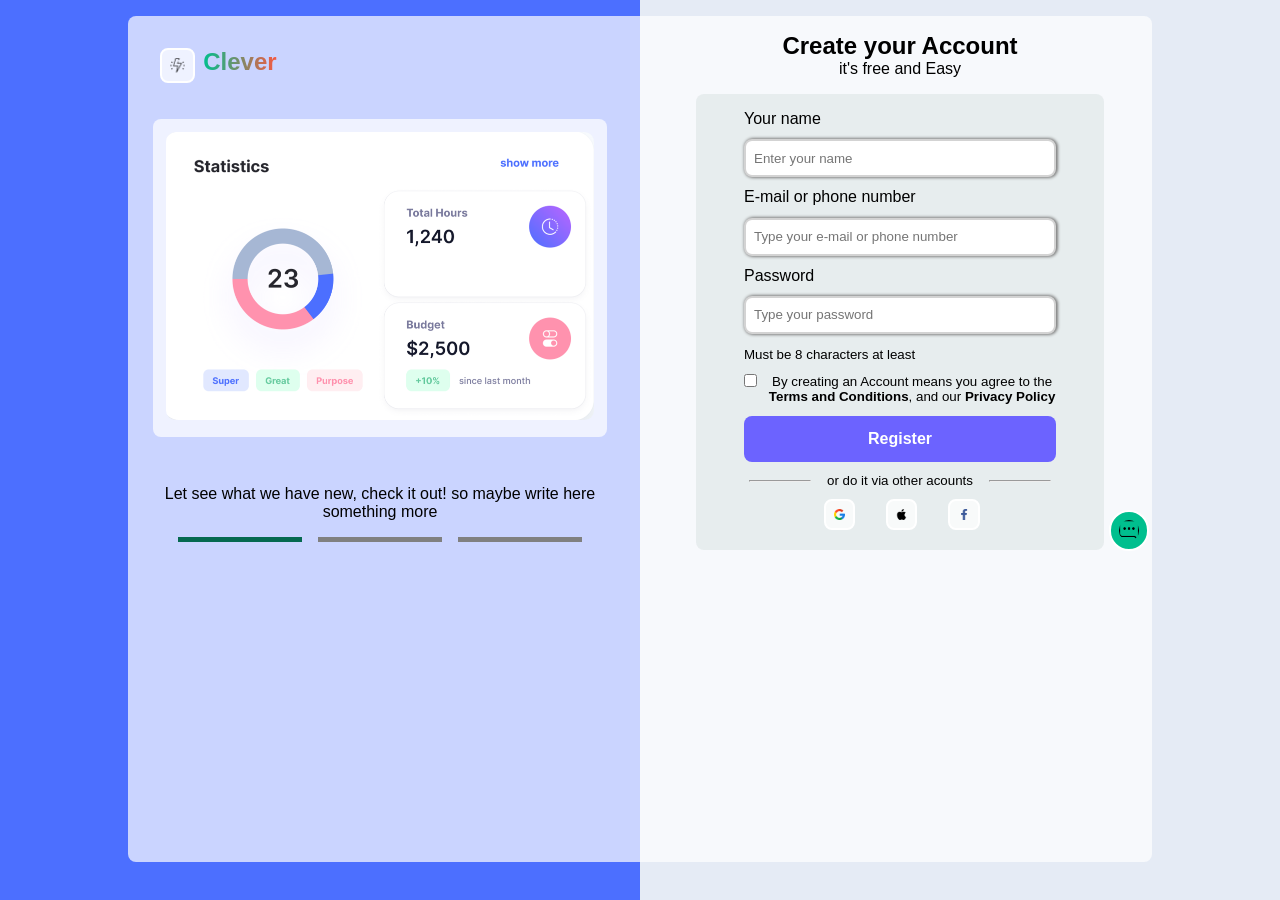
==== index.html @ a105ef7a "Add files via upload Completed" ====
<!DOCTYPE html>
<html lang="en">
<head>
    <meta charset="UTF-8">
    <meta http-equiv="X-UA-Compatible" content="IE=edge">
    <meta name="viewport" content="width=device-width, initial-scale=1.0">
    <title>Klab</title>
    <link rel="stylesheet" href="css/style.css">
</head>
<body>

    <div class="container main-container">
        <div class="data-left">
            <div class="clever">
                <i> <img src="image/flash.png" alt=""> </i>
                <h2>Clever</h2>
            </div>
            <!-- <div class="main-circle">
                <div class="circle-1">
                    <div class="circle-2">
                    </div>
                </div>
            </div> -->
             <div class="stat-container">
                <img src="image/image.png" alt="" width="100%" style="border-radius: 0.6rem;">
                <!-- <div class="static">
                    <div class="data">
                        <h2>Statistics</h2>
                        <h3>Show more</h3>
                    </div>
                    <div class="cards">
                        <div class="card-left">
                            <div class="image">
                                <img src="image/sms.jpg" alt="progress">
                            </div>
                            <div class="menuz">
                                <button>supper</button>
                                <button>greate</button>
                                <button>purpose</button>
                            </div>

                        </div>
                        <div class="card-right">
                            <div class="uper">
                            <div class="uperData">
                                <small>Total Hours</small>
                                <h4>1,240</h4>
                            </div>
                            <span> <img src="image/sms.png" alt="" width="10%"> </span>
                            </div>
                            <div class="lower">
                            <div class="lowerData">
                                <small>Total Hours</small>
                                <h4>1,240</h4>
                            </div>
                            <span> <img src="image/sms.png" alt="" width="10%"> </span>
                            </div> 
                        </div> 
                    </div>
                </div>-->
            </div> 
            <div class="paragrph">
                <p>Let see what we have new, check it out! so maybe write here  something more</p>
            </div>
            <div class="container bars">
                <div class="bars-1"></div>
                <div class="bars-1"></div>
                <div class="bars-1"></div>
            </div>
        </div>
        <div class="data-right">
            <div class="form-container">
                <h2>Create your Account</h2>
                <p>it's free and Easy</p>
                <div class="form">
                    <form action="">
                        <label>Your name</label>
                        <input type="text" name="name" placeholder="Enter your name">
                        <label>E-mail or phone number</label>
                        <input type="text" name="name" placeholder="Type your e-mail or phone number">
                        <label>Password</label>
                        <input type="password" name="name" placeholder="Type your password">
                        <label><small>Must be 8 characters at least</small></label>
                        <div class="checkbox">
                            <input type="checkbox" name="check" class="box">
                            <p>By creating an Account means you agree to the <b>Terms and Conditions</b>, and our <b>Privacy Policy</b> </p>
     
                        </div>
                        
                        <button type="submit" name="register" class="btn">Register</button>
                        <div class="hr"><hr> <p>or do it via other acounts</p> <hr></div>
                    
                    </form>

                    <div class="icons">
                        <i><img src="image/google.png" alt="fff"></i>
                        <i><img src="image/apple-logo.png" alt="fff"></i>
                        <i><img src="image/facebook.png" alt="fff"></i>
                    </div>
                   
                </div>
            </div>
            <div class="msg">
                <i><img src="image/sms.png" alt="fff"></i>
            </div>
        </div>

    </div>
    
</body>
</html>
<script src="product.js"></script>
---- css/style.css ----
*{
    padding: 0;
    margin: 0;
    box-sizing: border-box;
    font-family: 'Segoe UI', Tahoma, Geneva, Verdana, sans-serif;
}
:root{
    --color-primary:#6c63ff;
    --color-success:#00bf8e;
    --color-warning:#f7c94b;
    --color-danger:#f75842;
    --colo-danger-variant:rgba(247,88,66,0.4);
    --color-white:#fff;
    --color-light:rgba(255,255,255,0.7);
    --color-black:#000;
 
    --container-width-lg:80%;
    --container-width-md:90%;
    --container-width-sm:94%;

    --transition: all 400ms ease;
}
html{
    /* background-image: url(../image/background.jpg);
    background-position: center;
    background-repeat: no-repeat; */
    background: linear-gradient(
        to right,
        rgb(76,111,255) 0%,
        rgb(76,111,255) 50%,
        rgb(229,235,245) 50%,
        rgb(229,235,245) 100%
    );
    overflow: hidden;
}
.container{
    width: var(--container-width-lg);
    margin: 0 auto;
}
.main-container{
    background-color: var(--color-light);
    margin: 0 auto;
    margin-top: 1rem;
    border-radius: 0.5rem;
    height: 94vh;
    display: grid;
    grid-template-columns: 1fr 1fr;
    gap: 1rem;
}
.form-container{
    display: flex;
    flex-direction: column;
    padding: 1rem 3rem;
}
.form-container h2, p{
    text-align: center;
}
.form form{
    display: flex;
    flex-direction: column;
    gap: 0.7rem;
}
.form{
    /* width: 90%; */
    margin-top: 1rem;
    display: flex;
    flex-direction: column;
    background-color: #ccd6d65e;
    padding: 1rem 3rem;
    border-radius: 0.5rem;
    gap: 0.7rem;
}
label{
    font-weight: 500;
}
.checkbox{
    display: flex;
    gap: 0.7rem;
    align-items: flex-start;
    align-self: start;
    justify-content: flex-start;
}
.checkbox p{
    font-size: smaller;
}
hr{
    width: 20%;
    height: 0.5px;
}
.hr{
    display: flex;
    flex-direction: row;
    justify-content: center;
    align-items: center;
    gap: 1rem;
}
.hr p{
    font-size: smaller;
}
input[type="text"],input[type="password"]{
    height: 38px;
    border: 2px solid lightgrey;
    border-radius: 0.5rem;
    padding: 0.9rem 0.5rem;
    outline: none;
    box-shadow: 1px 0 3px 1px gray;
}
input[type="checkbox"]{
    padding: 1rem 0.5rem;
}
.icons{
    display: flex;
    align-items: center;
    justify-content: center;
    text-align: center;
    width: 60%;
    position: relative;
    right: -4rem;
    /* font-size: 5rem; */
}
i img{
    width: fit-content;
    object-fit: cover;
    width: 50%;
    background-color: var(--color-light);
    border-radius: 0.5rem;
    padding: 0.5rem;
    border: 2px solid var(--color-white);
}
.msg{
    /* background-color: #000; */
    width: 40%;
    position: relative;
    right: -28.8rem;
    top: -3.5rem;
}
.msg img{
    width: 20%;
    background-color: var(--color-success);
    border-radius: 50%;
    padding: 0.5rem;
    border: 2px solid var(--color-white);
}
.btn{
    background: var(--color-primary);
    border: none;
    line-height: 40px;
    border-radius: 0.5rem;
    cursor: pointer;
    color: var(--color-white);
    font-weight: 600;
    font-size: 1rem;
}
.data-left{
    display: flex;
    flex-direction: column;
}
.clever{
  display: flex;
  gap: 0;
  margin: 2rem;
  /* align-self: flex-start; */
  justify-content: flex-start;
  align-items: flex-start;
  align-content: flex-start;
}
.clever i{
    width: 20%;
}
.clever h2{
    position: relative;
    left: -2.8rem;
    background: linear-gradient(to right, var(--color-success),var(--color-danger));
    -webkit-background-clip: text;
    -webkit-text-fill-color: transparent;
}
.clever img{
    width: 40%;
}

.stat-container{
    margin: 0 auto;
    background-color: var(--color-light);
    width: 90%;
    height: auto;
    /* left: 3rem; */
    border-radius: 0.5rem;
    padding: 0.8rem 0.8rem;
    margin-bottom: 3rem;
    /* margin-top: 3rem; */
}
.stat-container .static{
    /* margin: 0 auto; */
    background-color: var(--color-white);
    width: 100%;
    border-radius: 0.5rem;
}
.data{
    display: flex;
    justify-content: space-between;
    align-items: center;
    padding: 1rem 2rem;
    font-size: smaller;
}
.data h3{
    color: #6c63ff;
}
.cards{
    display: grid;
    grid-template-columns: repeat(2, 1fr);
    padding: 1rem 2rem;
    gap: 2rem;
}
.card-left{
    display: flex;
    flex-direction: column;
}
.menuz{
    display: grid;
    grid-template-columns: 1fr 1fr 1fr;
    gap: 1rem;
}
button{
    border: none;
    outline: none;
    padding: 0.2rem;
    border-radius: 0.5rem;
}
.menuz button:nth-child(1){
    background-color: aqua;
}
.menuz button:nth-child(2){
    background-color: rgb(220, 223, 178);
}
.menuz button:nth-child(3){
    background-color: rgba(101, 151, 151, 0.388);
}
.card-right{
    display: grid;
    gap: 0.7rem;
    /* background-color: #00bf8e; */

}
.uper,.lower{
    display: flex;
    justify-content: space-between;
    background-color: var(--color-white);
    box-shadow: 1px 0 0 2px gray;
    border-radius: 0.5rem;
}
.uper span{
    position: relative;
    right: 0;
}

.bars{
    display: grid;
    grid-template-columns: repeat(3, 1fr);
    gap: 1rem;
    /* margin: 0 auto; */
    margin-top: 1rem;
    
}
.bars-1{
    width: 100%;
    height: 5px;
    background-color: #000;
}
.bars .bars-1:nth-child(1){
    background-color: #056950;
}
.bars .bars-1:nth-child(2){
    background-color: gray;
}
.bars .bars-1:nth-child(3){
    background-color: gray;
}



.container1 {
    top: 30%;
    left: 50%;
    position: absolute;
    text-align: center;
    transform: translate(-50%, -50%);
}


.ui-widgets {
    position: relative;
    display: inline-block;
    width: 10rem;
    height: 10rem;
    border-radius: 9rem;
    margin: 1.5rem;
    border: 1.2rem solid palegreen;
    box-shadow: inset 0 0 7px grey;
    border-left-color: palegreen;
    border-top-color: chartreuse;
    border-right-color: darkgreen;
    border-bottom-color: white;
    text-align: center;
    box-sizing: border-box;
}


.ui-widgets:nth-child(2) {
    border-top-color: chartreuse;
    border-right-color: white;
    border-left-color: palegreen;
    border-bottom-color: white;
}


.ui-widgets .ui-values {
    top: 40px;
    position: absolute;
    left: 10px;
    right: 0;
    font-weight: 700;
    font-size: 2.0rem;

}


.ui-widgets .ui-labels {

    left: 0;
    bottom: -16px;
    text-shadow: 0 0 4px grey;
    color: black;
    position: absolute;
    width: 100%;
    font-size: 16px;
}
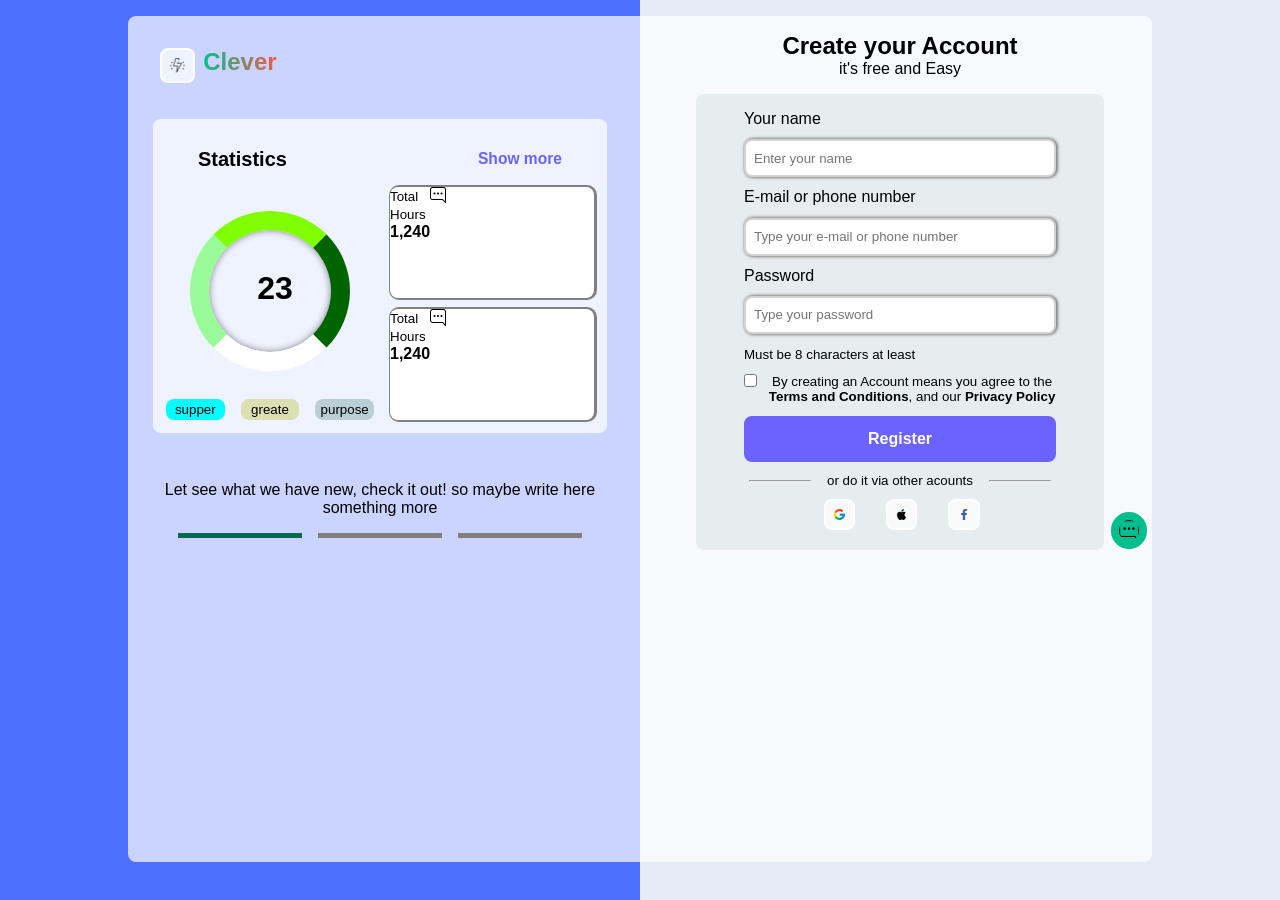
==== commit adb350d8: "Update index.html" ====
--- a/index.html
+++ b/index.html
@@ -15,14 +15,46 @@
                 <i> <img src="image/flash.png" alt=""> </i>
                 <h2>Clever</h2>
             </div>
-            <!-- <div class="main-circle">
-                <div class="circle-1">
-                    <div class="circle-2">
-                    </div>
+     
+             <div class="stat-container">
+                <!-- <img src="image/image.png" alt="" width="100%" style="border-radius: 0.6rem;"> -->
+                <div class="data">
+                    <h2>Statistics</h2>
+                    <h3>Show more</h3>
                 </div>
-            </div> -->
-             <div class="stat-container">
-                <img src="image/image.png" alt="" width="100%" style="border-radius: 0.6rem;">
+                <div class="statics">
+                        <div class="container1">
+                            <div class="ui-widgets">
+                                <div class="ui-values">23</div>
+                                <div class="ui-labels"></div>
+                            </div>
+                            <div class="menuz">
+                                <button>supper</button>
+                                <button>greate</button>
+                                <button>purpose</button>
+                            </div>
+                        </div>
+
+                        <div class="card-right">
+                            <div class="uper">
+                            <div class="uperData">
+                                <small>Total Hours</small>
+                                <h4>1,240</h4>
+                            </div>
+                            <span> <img src="image/sms.png" alt="" width="10%"> </span>
+                            </div>
+                            <div class="lower">
+                            <div class="lowerData">
+                                <small>Total Hours</small>
+                                <h4>1,240</h4>
+                            </div>
+                            <span> <img src="image/sms.png" alt="" width="10%"> </span>
+                            </div> 
+                        </div> 
+
+
+            
+                </div>
                 <!-- <div class="static">
                     <div class="data">
                         <h2>Statistics</h2>
@@ -109,4 +141,4 @@
     
 </body>
 </html>
-<script src="product.js"></script>+<script src="product.js"></script>
--- a/css/style.css
+++ b/css/style.css
@@ -21,9 +21,6 @@
     --transition: all 400ms ease;
 }
 html{
-    /* background-image: url(../image/background.jpg);
-    background-position: center;
-    background-repeat: no-repeat; */
     background: linear-gradient(
         to right,
         rgb(76,111,255) 0%,
@@ -183,7 +180,8 @@
     background-color: var(--color-light);
     width: 90%;
     height: auto;
-    /* left: 3rem; */
+    display: flex;
+    flex-direction: column;
     border-radius: 0.5rem;
     padding: 0.8rem 0.8rem;
     margin-bottom: 3rem;
@@ -279,11 +277,7 @@
 
 
 .container1 {
-    top: 30%;
-    left: 50%;
-    position: absolute;
-    text-align: center;
-    transform: translate(-50%, -50%);
+    /* background-color: #00bf8e; */
 }
 
 
@@ -333,4 +327,11 @@
     position: absolute;
     width: 100%;
     font-size: 16px;
-}+}
+
+
+.statics{
+    display: grid;
+    grid-template-columns: repeat(2,1fr);
+    gap: 1rem;
+}
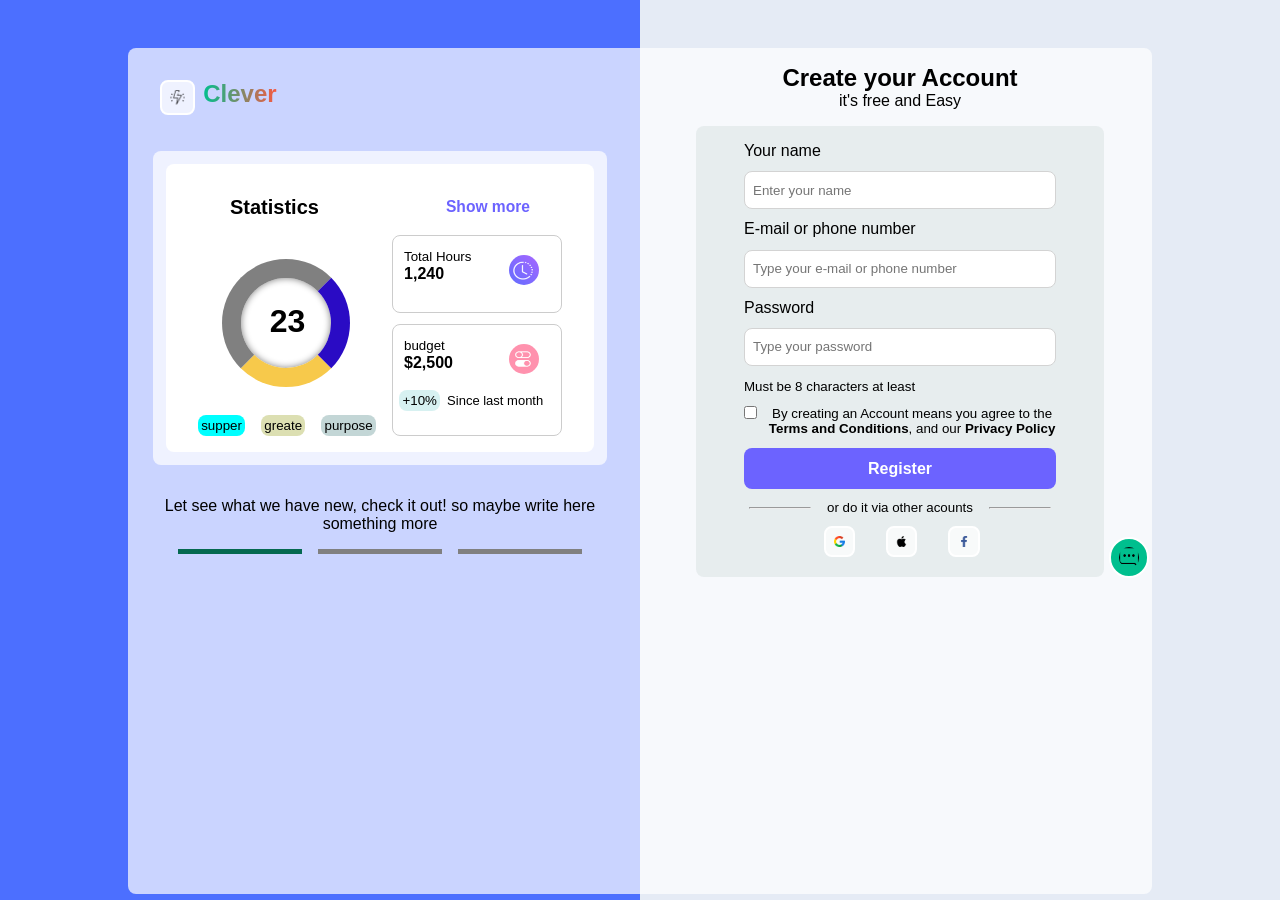
==== commit 7ad47338: "Add files via upload" ====
--- a/index.html
+++ b/index.html
@@ -17,7 +17,7 @@
             </div>
      
              <div class="stat-container">
-                <!-- <img src="image/image.png" alt="" width="100%" style="border-radius: 0.6rem;"> -->
+                <div class="static">
                 <div class="data">
                     <h2>Statistics</h2>
                     <h3>Show more</h3>
@@ -41,19 +41,30 @@
                                 <small>Total Hours</small>
                                 <h4>1,240</h4>
                             </div>
-                            <span> <img src="image/sms.png" alt="" width="10%"> </span>
+                            <span> <img src="image/sms1.png" alt=""> </span>
+                            <!-- <span> mj</span> -->
                             </div>
-                            <div class="lower">
-                            <div class="lowerData">
-                                <small>Total Hours</small>
-                                <h4>1,240</h4>
+                            <div class="lower-container">
+                                <div class="lower">
+                                    <div class="lower1">
+                                    <div class="lowerData">
+                                        <small>budget</small>
+                                        <h4>$2,500</h4>
+                                    </div>
+                                    <span> <img src="image/sm2.png" alt=""> </span>
+                                    </div> 
+                                    </div>
+                                    <div class="lower">
+                                            <div class="last">
+                                                <button style="background-color:rgb(215, 241, 241);">+10%</button>
+                                                <p>Since last month</p>
+                                            </div> 
+                                        </div>
                             </div>
-                            <span> <img src="image/sms.png" alt="" width="10%"> </span>
-                            </div> 
                         </div> 
 
 
-            
+                    </div>
                 </div>
                 <!-- <div class="static">
                     <div class="data">
@@ -141,4 +152,4 @@
     
 </body>
 </html>
-<script src="product.js"></script>
+<script src="product.js"></script>
--- a/css/style.css
+++ b/css/style.css
@@ -37,7 +37,7 @@
 .main-container{
     background-color: var(--color-light);
     margin: 0 auto;
-    margin-top: 1rem;
+    margin-top: 3rem;
     border-radius: 0.5rem;
     height: 94vh;
     display: grid;
@@ -96,11 +96,10 @@
 }
 input[type="text"],input[type="password"]{
     height: 38px;
-    border: 2px solid lightgrey;
+    border: 1px solid lightgrey;
     border-radius: 0.5rem;
     padding: 0.9rem 0.5rem;
     outline: none;
-    box-shadow: 1px 0 3px 1px gray;
 }
 input[type="checkbox"]{
     padding: 1rem 0.5rem;
@@ -141,7 +140,7 @@
 .btn{
     background: var(--color-primary);
     border: none;
-    line-height: 40px;
+    line-height: 35px;
     border-radius: 0.5rem;
     cursor: pointer;
     color: var(--color-white);
@@ -184,7 +183,7 @@
     flex-direction: column;
     border-radius: 0.5rem;
     padding: 0.8rem 0.8rem;
-    margin-bottom: 3rem;
+    margin-bottom: 2rem;
     /* margin-top: 3rem; */
 }
 .stat-container .static{
@@ -192,6 +191,7 @@
     background-color: var(--color-white);
     width: 100%;
     border-radius: 0.5rem;
+    padding: 1rem 2rem;
 }
 .data{
     display: flex;
@@ -239,16 +239,69 @@
     /* background-color: #00bf8e; */
 
 }
-.uper,.lower{
+.uper{
     display: flex;
     justify-content: space-between;
     background-color: var(--color-white);
-    box-shadow: 1px 0 0 2px gray;
-    border-radius: 0.5rem;
+    border: 1px solid #ccc;
+    border-radius: 0.5rem;
+    padding: 0.7rem 0.7rem;
+}
+.lower1{
+    display: flex;
+    justify-content: space-between;
+    border-radius: 0.5rem;
+    padding: 0.7rem 0.7rem;
+
 }
 .uper span{
     position: relative;
-    right: 0;
+    width: 30%;
+    z-index: 44;
+}
+.lower1 span{
+    position: relative;
+    width: 30%;
+}
+
+.uper span img {
+    background-color: #00bf8e;
+    position: absolute;
+    border-radius: 50%;
+    right: 0.7rem;
+    top: 0.5rem;
+    width: 30px;
+    height: 30px;
+}
+.lower1 span img {
+    position: absolute;
+    right: 0.7rem;
+    top: 0.5rem;
+    border-radius: 50%;
+    right: 0.7rem;
+    top: 0.5rem;
+    width: 30px;
+    height: 30px;
+}
+.lower{
+    display: flex;
+    flex-direction: column;
+  
+}
+.lower-container{
+      background-color: var(--color-white);
+      border: 1px solid #ccc;
+      border-radius: 0.5rem;
+}
+.last{
+    display: flex;
+    padding: 0.4rem 0.4rem;
+    place-items: center;
+    
+}
+.last p{
+    margin-left: 7px;
+    font-size: 13px;
 }
 
 .bars{
@@ -284,33 +337,29 @@
 .ui-widgets {
     position: relative;
     display: inline-block;
-    width: 10rem;
-    height: 10rem;
+    width: 8rem;
+    height: 8rem;
     border-radius: 9rem;
     margin: 1.5rem;
-    border: 1.2rem solid palegreen;
+    border: 1.2rem solid gray;
     box-shadow: inset 0 0 7px grey;
-    border-left-color: palegreen;
-    border-top-color: chartreuse;
-    border-right-color: darkgreen;
-    border-bottom-color: white;
+    border-right-color: rgb(42, 11, 196);
+    border-bottom-color: var(--color-warning);
     text-align: center;
     box-sizing: border-box;
 }
 
 
 .ui-widgets:nth-child(2) {
-    border-top-color: chartreuse;
-    border-right-color: white;
-    border-left-color: palegreen;
-    border-bottom-color: white;
+    border-right-color: rgb(42, 11, 196);
+    border-bottom-color: var(--color-warning);
 }
 
 
 .ui-widgets .ui-values {
-    top: 40px;
+    top: 25px;
     position: absolute;
-    left: 10px;
+    left: 3px;
     right: 0;
     font-weight: 700;
     font-size: 2.0rem;
@@ -334,4 +383,4 @@
     display: grid;
     grid-template-columns: repeat(2,1fr);
     gap: 1rem;
-}
+}
